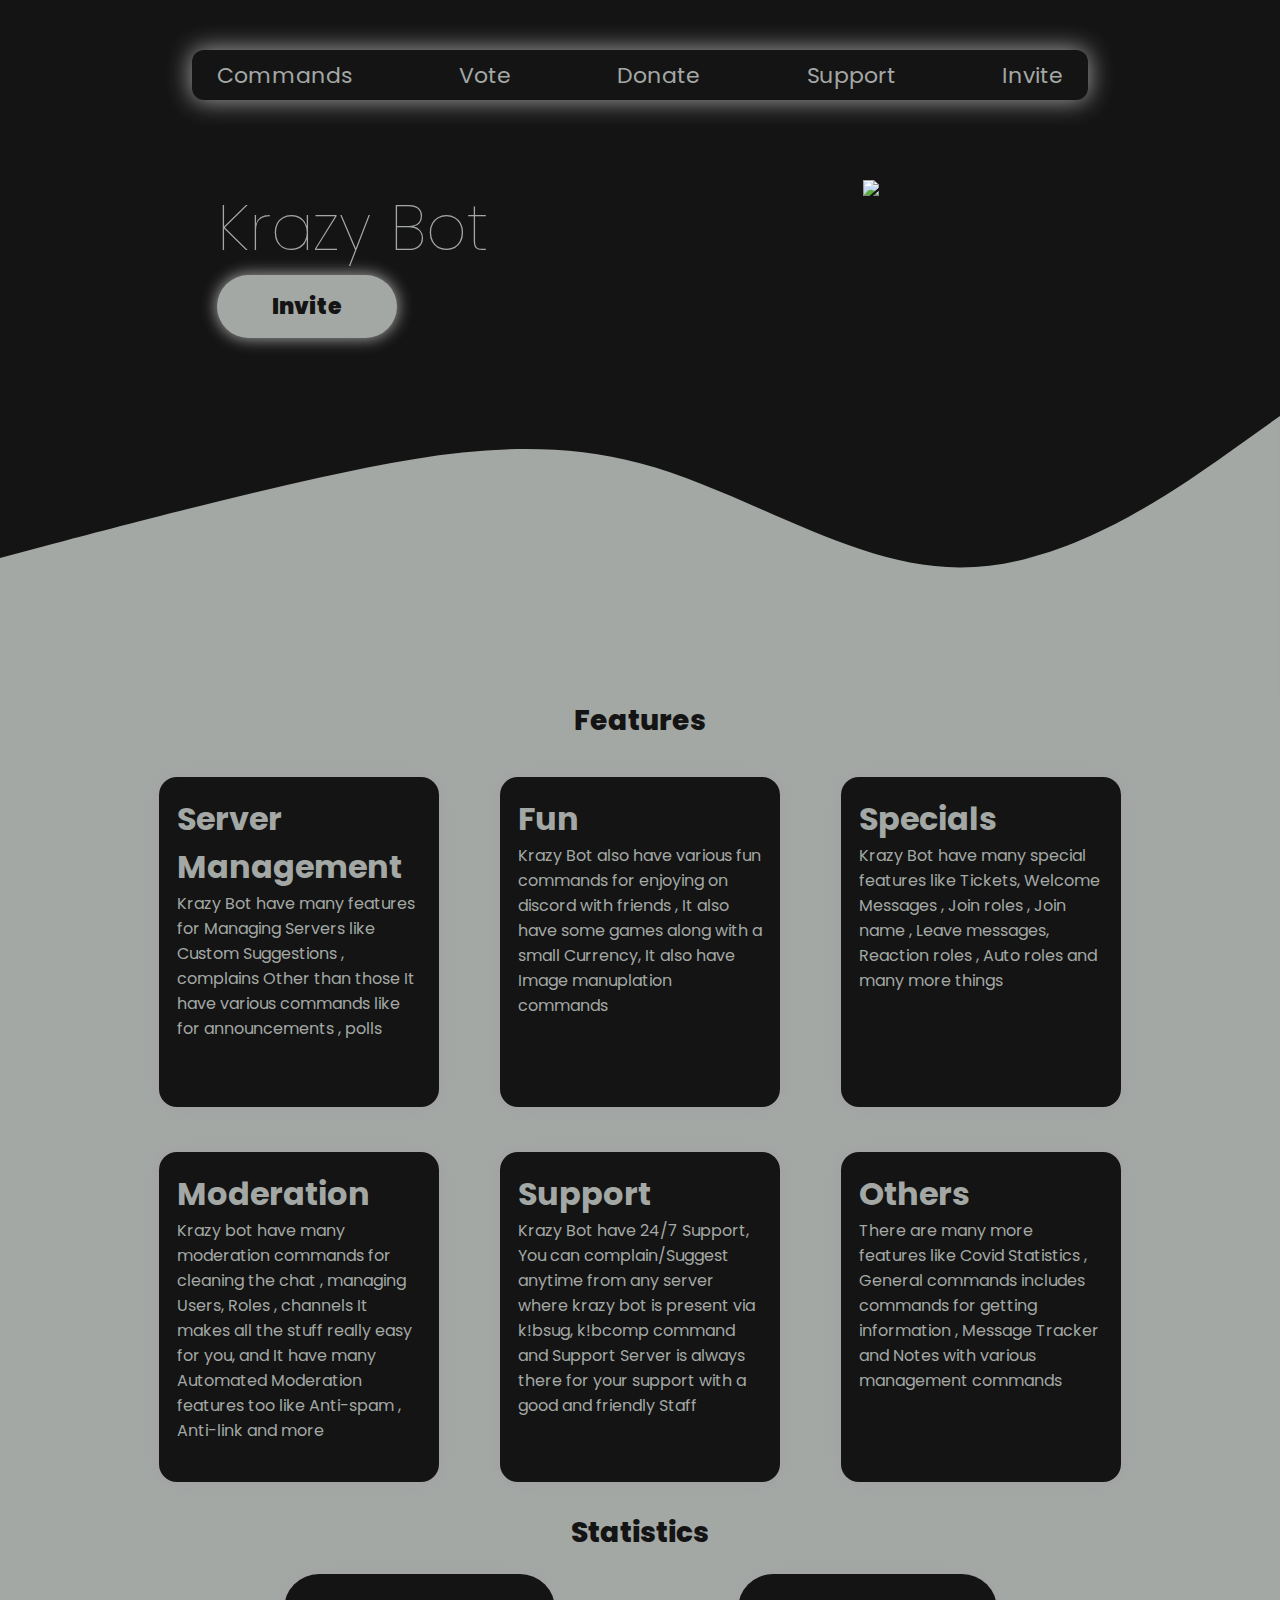
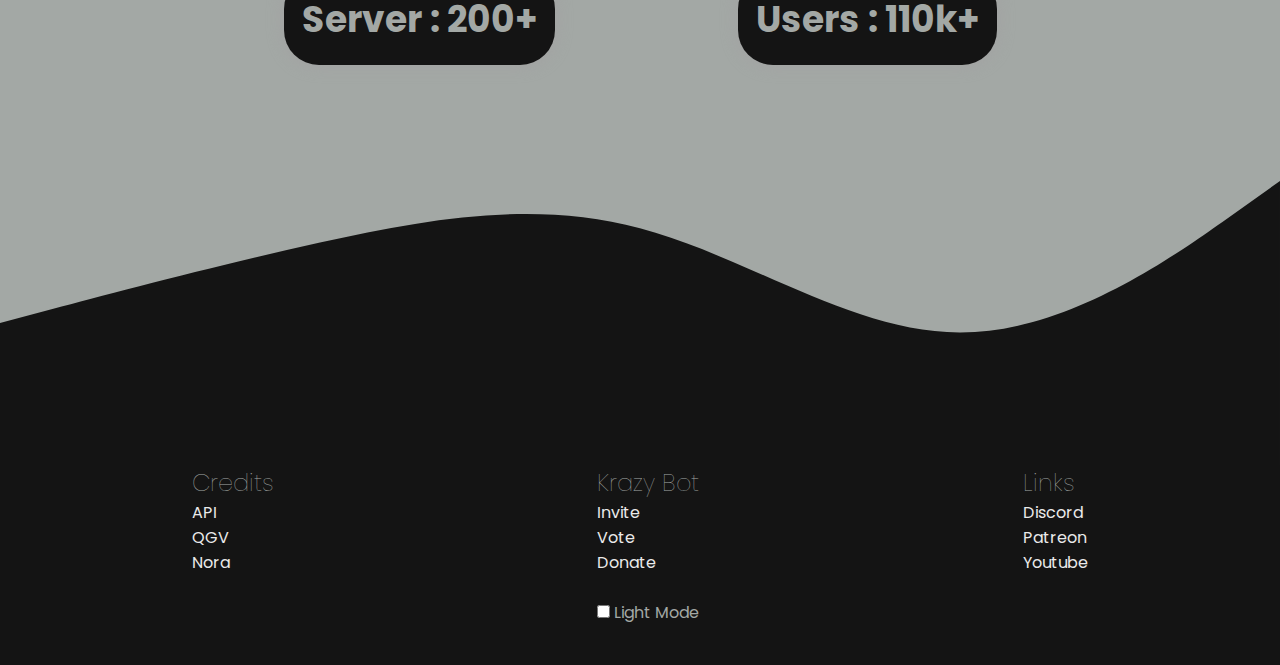
==== index.html @ a9d72555 "🐮🐢 Checkpoint ./index.html:18333624/7" ====
<!DOCTYPE html>
<html lang="en">

<head>
    <meta name="title" content="Krazy bot">
    <meta property="og:type" content="website">
    <meta property="og:title" content="Krazy bot">
    <meta name="theme-color" content="#191722">
    <meta property="twitter:card" content="summary_large_image">
    <meta property="twitter:url" content="https://www.krazyboard.glitch.me">
    <meta charset="UTF-8">
    <meta name="viewport" content="width=device-width, initial-scale=1.0">
    <meta name="description" content="Krazy Bot is an Multi-Purpose Discord Bot with 250+ commands and with an Active Support">
    <meta property="og:description" content="Krazy Bot is an Multi-Purpose Discord Bot with 250+ commands and with an Active Support" />
    <meta property="og:image" content="https://cdn.bot-list.xyz/i/4646724e28a90eda42aa0cbdcc480fb6" />
    <meta property="og:url" content="https://www.krazyboard.glitch.me" />
    <meta property="og:site_name" content="krazyboard" />
    <meta name="twitter:title" content="Krazy Bot">
    <meta name="twitter:description" content="Krazy Bot is an Multi-Purpose Discord Bot with 250+ commands and with an Active Support">
    <meta name="twitter:image" content="https://cdn.bot-list.xyz/i/4646724e28a90eda42aa0cbdcc480fb6">
    <script src="https://unpkg.com/axios/dist/axios.min.js"></script>
    <!--
        <meta name="twitter:site" content="@USERNAME">
        <meta name="twitter:creator" content="@USERNAME">
    -->
    <link rel="icon" href="https://cdn.bot-list.xyz/i/4646724e28a90eda42aa0cbdcc480fb6">
    <link rel="stylesheet" type="text/css" href="index.css" />
    <title>Krazy Board</title>
</head>

<body>
    <div id="first-big-div">
        <nav id="nav-bar">
          <a class="nav-links" href="./command.html">Commands</a>
            <a class="nav-links" target="_blank" href="https://botlists.com/bot/743834886833438770/vote">Vote</a>
            <a class="nav-links" href="http://www.paypal.me/kartikepoor">Donate</a>
            <a class="nav-links" href="https://discord.gg/ZWHb6sR">Support</a>
            <a class="nav-links" href="https://www.botlists.com/bot/743834886833438770/invite">Invite</a>
        </nav>
        <section class="content-body">
            <aside>
                <h1 id="main-head-top">Krazy Bot</h1>
                <div id="button">
                    <a id="main-a-top" href="https://www.botlists.com/bot/743834886833438770/invite">Invite </a>
                </div>
            </aside>
            <img id="bot-pfp" src="https://cdn.bot-list.xyz/i/4646724e28a90eda42aa0cbdcc480fb6" width="200px" />
        </section>
    </div>
    <div id="second-big-div">
        <h1 class="feature-head">Features</h1>
        <div class="feature-container">
            <div class="feature-card">
                <h1 class="feature-card-heading">Server Management</h1>
                <p>Krazy Bot have many features for Managing Servers like Custom Suggestions , complains Other than
                    those It have various commands like for announcements , polls</p>
            </div>
            <div class="feature-card">
                <h1 class="feature-card-heading">Fun</h1>
                <p>Krazy Bot also have various fun commands for enjoying on discord with friends , It also have some
                    games along with a small Currency, It also have Image manuplation commands</p>
            </div>
            <div class="feature-card">
                <h1 class="feature-card-heading">Specials</h1>
                <p>Krazy Bot have many special features like Tickets, Welcome Messages , Join roles , Join name , Leave
                    messages, Reaction roles , Auto roles and many more things</p>
            </div>
        </div>
        <div class="feature-container">
            <div class="feature-card">
                <h1 class="feature-card-heading">Moderation</h1>
                <p>Krazy bot have many moderation commands for cleaning the chat , managing Users, Roles , channels It makes all the stuff really easy for you, and It have many Automated Moderation features too like Anti-spam , Anti-link and more</p>
            </div>
            <div class="feature-card">
                <h1 class="feature-card-heading">Support</h1>
                <p>Krazy Bot have 24/7 Support, You can complain/Suggest anytime from any server where krazy bot is
                    present via k!bsug, k!bcomp command and Support Server is always there for your support with a good
                    and friendly Staff 
                </p>
            </div>
            <div class="feature-card">
                <h1 class="feature-card-heading">Others</h1>
                <p>There are many more features like Covid Statistics , General commands includes commands for getting
                    information , Message Tracker and Notes with various management commands</p>
            </div>
        </div>
        <h1 class="feature-head">Statistics</h1>
        <div id="stats-container">
            <div class="stat-card">
                <h1>Server : 200+</h1>
            </div>
            <div class="stat-card">
                <h1>Users : 110k+</h1>
            </div>
        </div>
    </div>
    <footer id="footer-bottom">
        <div id="footer-shit">

            <div id="Credits-container">
                <h1 class="footer-heads">Credits</h1>
                <ul>
                    <li><a href="https://www.no-api-key.com">API</a></li>
                    <li><a href="https://botlists.com">QGV</a></li>
                    <li><a href="https://covid-19-statistics.glitch.me">Nora</a></li>
                </ul>
            </div>
            <div class="footer-links">
                <h1 class="footer-heads">Krazy Bot</h1>
                <ul>
                    <li><a href="https://www.botlists.com/bot/743834886833438770/invite">Invite</a></li>
                    <li><a href="https://www.botlists.com/bot/743834886833438770/vote">Vote</a></li>
                    <li><a href="http://www.paypal.me/kartikepoor">Donate</a></li>
                </ul>
              <br>
                <input type="checkbox" id="modeChoose"> <p style="display: inline;" id="mode-thing">Light Mode</p>
            </div>
            <div class="footer-links">
                <h1 class="footer-heads">Links</h1>
                <ul>
                    <li><a href="https://discord.gg/K4qjUR3">Discord</a></li>
                    <li><a href="https://www.patreon.com/bePatron?u=41658675">Patreon</a></li>
                    <li><a
                            href="https://www.youtube.com/channel/UCABpwV-dHQTj7TBsTkwTdCA?view_as=subscriber">Youtube</a>
                    </li>
                </ul>
            </div>
        </div>
    </footer>
    <script src="script.js"></script>
</body>

</html>
---- index.css ----
/*
grey : #a3a8a5
black : #141414
*/

@import url("https://fonts.googleapis.com/css2?family=Poppins&display=swap");

html,
body {
  height: 100%;
  font-family: "Poppins";
  box-sizing: border-box;
}

* {
  padding: 0;
  margin: 0;
  box-sizing: border-box;
}

body::-webkit-scrollbar {
  display: none;
}

div#first-big-div,
div#second-big-div {
  padding-top: 50px;
  padding-bottom: 50px;
  background-color: #141414;
  background-image: url("./wavelight.svg");
  background-position-y: bottom;
  background-repeat: no-repeat;
  width: 100%;
  height: 700px;
}

div#second-big-div {
  display: block;
  background-image: url("./wavedark.svg");
  padding-top: 0px;
  background-color: #a3a8a5;
  height: auto;
  padding-bottom: 400px;
}

nav {
  font-size: 22px;
  border-radius: 12px;
  background-color: #141414;
  box-shadow: 0px 0px 25px 1px #a3a3a3;
  width: 70%;
  justify-content: space-between;
  margin: 0 auto;
  padding: 25px;
  align-items: center;
  display: flex;
  height: 40px;
  margin: 0 auto;
}

nav a {
  text-decoration: none;
  color: #a3a3a3;
}

.content-body {
  display: flex;
  width: 70%;
  margin: 0 auto;
  padding: 25px;
  justify-content: space-between;
  margin-top: 55px;
}

.content-body h1 {
  font-size: 64px;
  color: #eaeaea;
  font-weight: lighter;
}

.content-body aside {
  display: flex;
  flex-direction: column;
  justify-content: center;
}

#button {
  background-color: #eaeaea;
  font-size: 22px;
  padding: 15px;
  width: 180px;
  font-weight: 900;
  text-align: center;
  border-radius: 35px;
  box-shadow: 0px 0px 25px 1px rgba(0, 0, 0, 0.25);
}

div#stats-container {
  padding-top: 0px;
  display: flex;
  margin: 0 auto;
  width: 70%;
  justify-content: space-between;
}

div.stat-card {
  text-align: center;
  margin: 0 auto;
  border-radius: 35px;
  box-shadow: 0px 0px 25px 2px rgba(0, 0, 0, 0.35);
  padding: 18px;
  background-color: #141414;
  color: #eaeaea;
  font-size: 18px;
}

div#button a {
  text-decoration: none;
  color: #141414;
}

footer {
  height: 200px;
  background-color: #141414;
  display: flex;
  justify-content: center;
  width: 100%;
}

#footer-shit {
  width: 70%;
  display: flex;
  justify-content: space-between;
  color: #eaeaea;
  margin: 0 auto;
}

footer ul {
  list-style: none;
}

footer h1 {
  font-size: 24px;
  font-weight: lighter;
  color: #eaeaea;
}

footer ul li a {
  text-decoration: none;
  font-size: 16px;
  font-weight: normal;
  color: #eaeaea;
}

div.feature-container {
  padding-top: 0px;
  display: flex;
  margin: 0 auto;
  width: 80%;
  justify-content: space-between;
}

h1.feature-head {
  font-size: 28px;
  text-align: center;
  width: 100%;
  margin: 0 auto;
  font-weight: 800;
  padding-top: 0px;
  padding-bottom: 20px;
  color: #141414;
}

div.feature-card {
  background-color: #141414;
  border-radius: 18px;
  margin: 0 auto;
  height: 330px;
  width: 280px;
  margin-bottom: 30px;
  margin-top: 15px;
  color: #a3a8a5;
  box-shadow: 0px 0px 10px 5px rgba(0, 0, 0, 0.35);
  padding: 18px;
}

.custom-select {
  position: relative;
  margin: 0 auto;
  margin-bottom: 10px;
  font-family: Arial;
}

.custom-select select {
  display: none;
}

.select-selected {
  border-radius: 10px;
  background-color: #141414;
}

.select-selected:after {
  position: absolute;
  content: "";
  top: 14px;
  right: 10px;
  width: 0;
  height: 0;
  border: 6px solid transparent;
  border-color: #fff transparent transparent transparent;
}

.select-selected.select-arrow-active:after {
  border-color: transparent transparent #fff transparent;
  top: 7px;
}

.select-items div,
.select-selected {
  color: #a3a8a5;
  padding: 8px 16px;
  border: 1px solid transparent;
  border-color: transparent transparent rgba(24, 23, 23, 0.1) transparent;
  cursor: pointer;
  user-select: none;
}

/*style items (options):*/
.select-items {
  position: absolute;
  background-color: #141414;
  top: 100%;
  left: 0;
  border-radius: 8px;
  right: 0;
  z-index: 99;
}

.select-hide {
  display: none;
}

.select-items div:hover,
.same-as-selected {
  background-color: rgba(206, 198, 198, 0.1);
}

.command-div,
#command-note {
  background-color: #141414;
  box-shadow: 0px 0px 35px 5px rgba(0, 0, 0, 0.55);
  border-radius: 18px;
  width: 70%;
  color: #d1cfcf;
  margin: 0% auto;
  height: auto;
  padding: 25px;
  display: none;
}

.command-name-head {
  padding-top: 10px;
  font-size: 24px;
  font-weight: 600;
  color: #a3a3a3;
}

#command-note {
  display: block;
  padding-top: 12px;
  margin-bottom: 30px;
}

#command-note p.command-name-head {
  font-weight: 500;
  font-size: 20px;
}

.commands-visible {
  display: block;
}

@media only screen and (max-width: 800px) {
  img#bot-pfp {
    display: none;
  }
  nav {
    height: auto;
    display: block;
  }
  nav a {
    display: block;
    padding-bottom: 8px;
  }
  div.feature-container {
    display: block;
  }
  div#second-big-div {
    padding-bottom: 100px;
  }
  div#first-big-div {
    padding-bottom: 100px;
  }
  div#stats-container {
    display: block;
  }
  div.stat-card {
    margin-bottom: 20px;
  }
  div#krazy-footer {
    display: none;
  }
  div.feature-card {
    margin: 0 auto;
    margin-top: 20px;
    margin-bottom: 25px;
    height: 300px;
  }
  h1.feature-head {
    width: 100%;
    margin: 0 auto;
  }
  div.feature-container {
    width: 100%;
  }
  div.stats-container {
    width: 100%;
  }
  div.stat-card {
    margin: 0 auto;
    margin-bottom: 20px;
    margin-top: 20px;
  }
}

@media only screen and (max-width: 1000px) {
  div.feature-container {
    display: block;
  }
  div.feature-card {
    height: 250px;
    width: 80%;
  }
}

@media only screen and (max-width:500px){
  img#bot-pfp{
    display: none;
}
nav {
    height: auto;
    display: block;
}
nav a {
    display: block;
    padding-bottom: 8px;
}
div.feature-container {
    display: block;
}
div#second-big-div {
    padding-bottom: 100px;
}
div#stats-container {
    display: block;
}
div.stat-card {
    margin-bottom: 20px;
}
div#krazy-footer {
display:none;
}
div.feature-card {
margin:0 auto;
margin-top:20px;     
margin-bottom:25px;
}
h1.feature-head {
width:100%;
margin:0 auto;
}
div.feature-container {
width:100%;
}
div.stats-container {
width:100%;
}
div.stat-card {
margin:0 auto;
margin-bottom:20px;
margin-top:20px;
}
  div.feature-card {
    height: 350px;
    width:80%;
  }
}
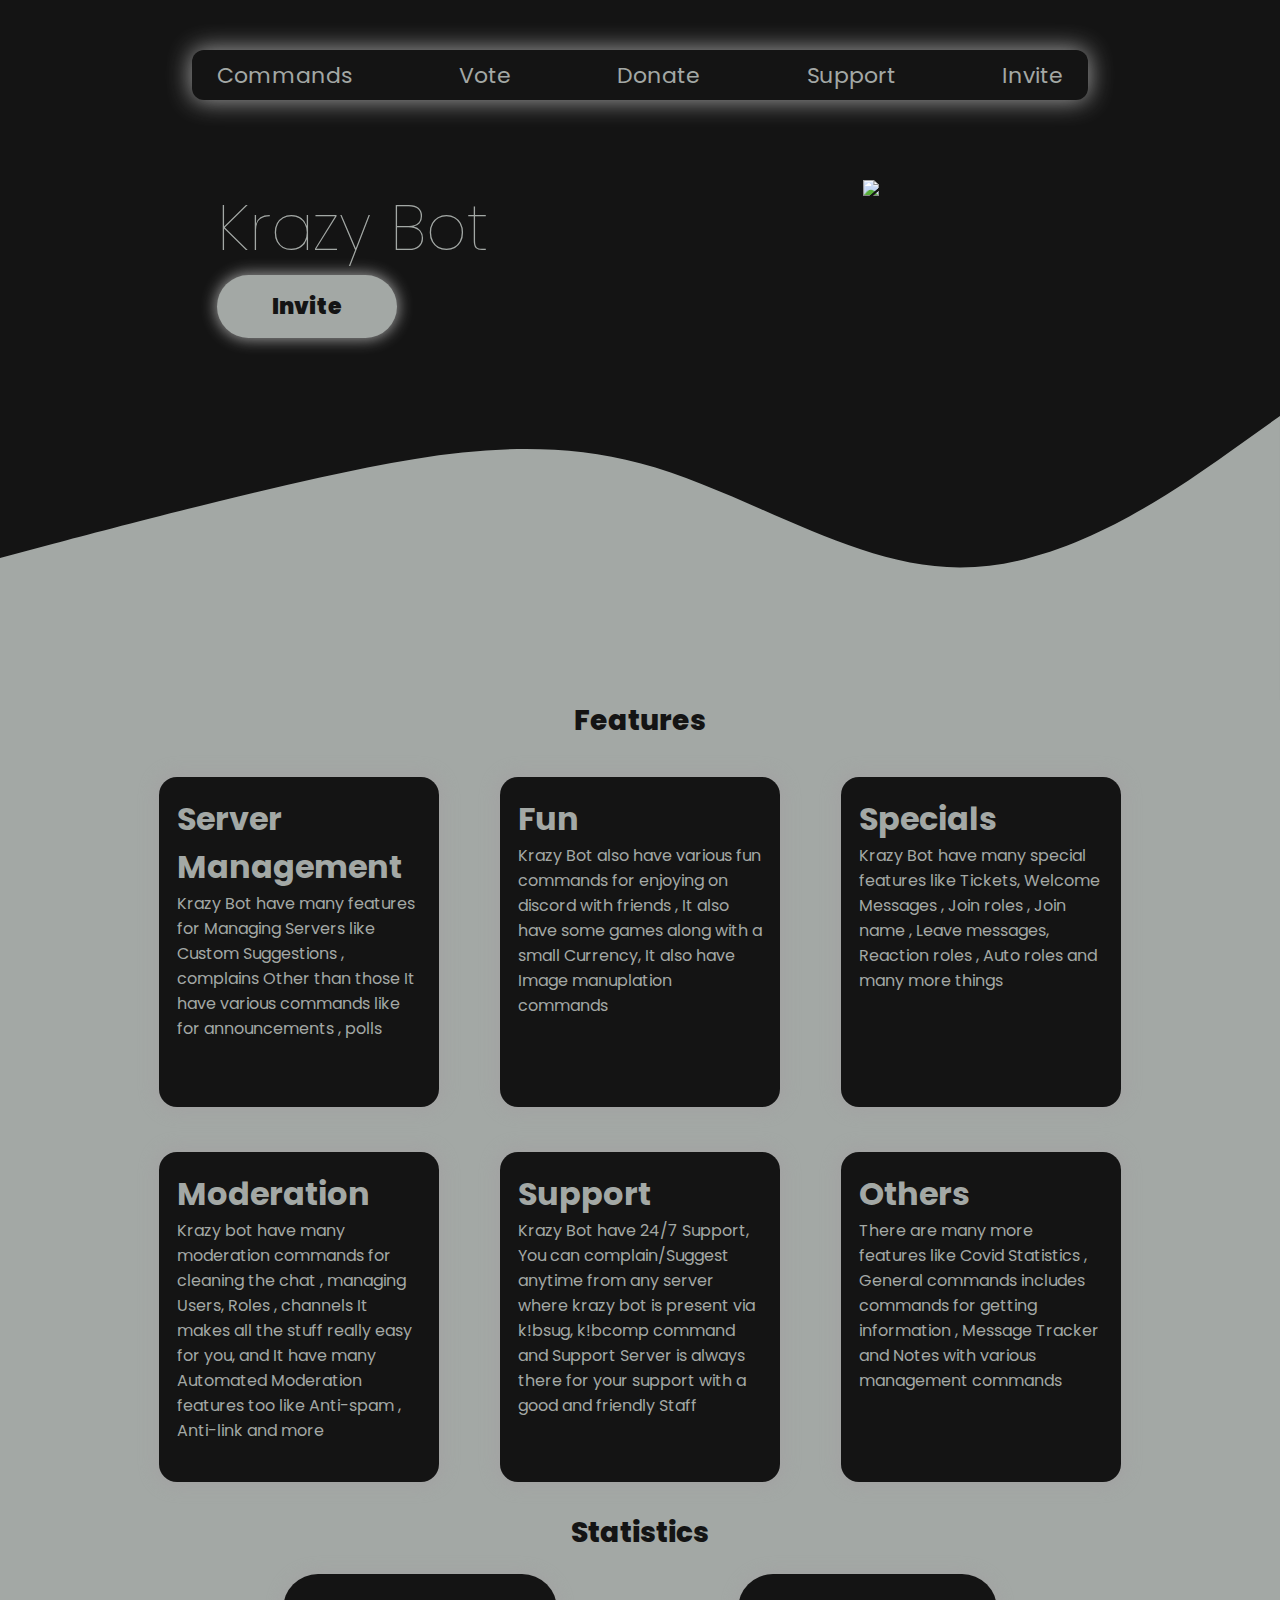
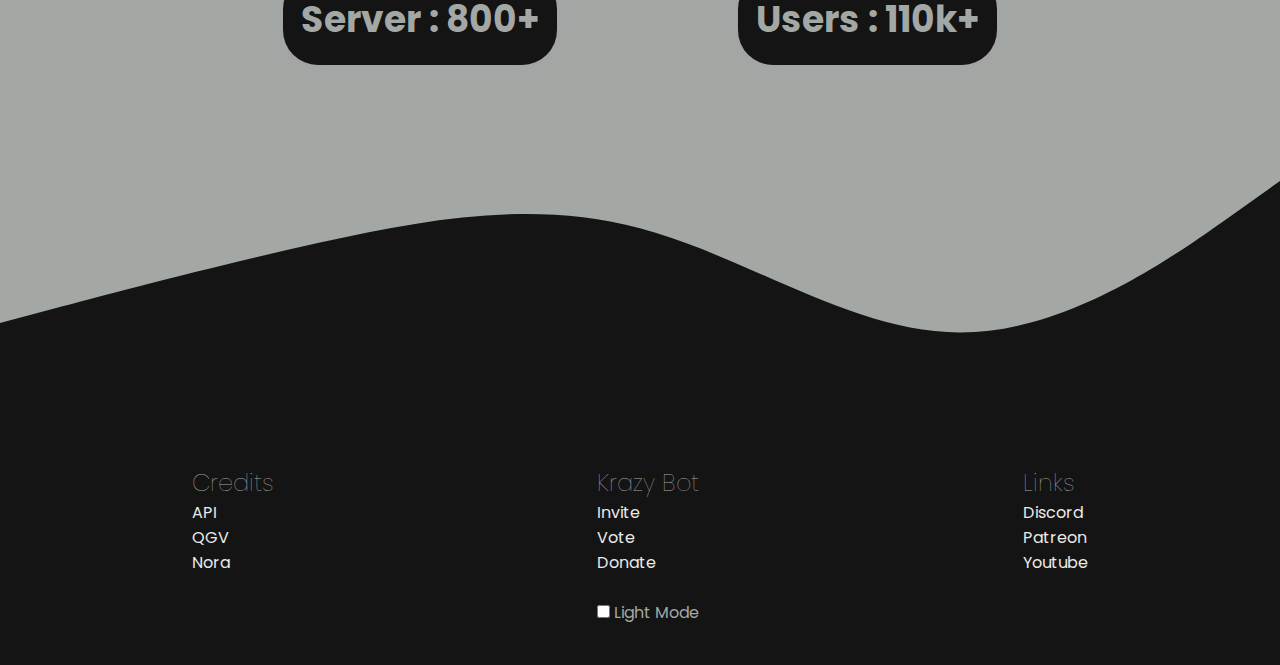
==== commit 0f9c5db6: "💗🍋 Checkpoint ./index.html:18333624/6" ====
--- a/index.html
+++ b/index.html
@@ -32,7 +32,7 @@
     <div id="first-big-div">
         <nav id="nav-bar">
           <a class="nav-links" href="./command.html">Commands</a>
-            <a class="nav-links" target="_blank" href="https://botlists.com/bot/743834886833438770/vote">Vote</a>
+            <a class="nav-links" target="_blank" href="https://top.gg/bot/743834886833438770/vote">Vote</a>
             <a class="nav-links" href="http://www.paypal.me/kartikepoor">Donate</a>
             <a class="nav-links" href="https://discord.gg/ZWHb6sR">Support</a>
             <a class="nav-links" href="https://www.botlists.com/bot/743834886833438770/invite">Invite</a>
@@ -87,7 +87,7 @@
         <h1 class="feature-head">Statistics</h1>
         <div id="stats-container">
             <div class="stat-card">
-                <h1>Server : 200+</h1>
+                <h1>Server : 800+</h1>
             </div>
             <div class="stat-card">
                 <h1>Users : 110k+</h1>
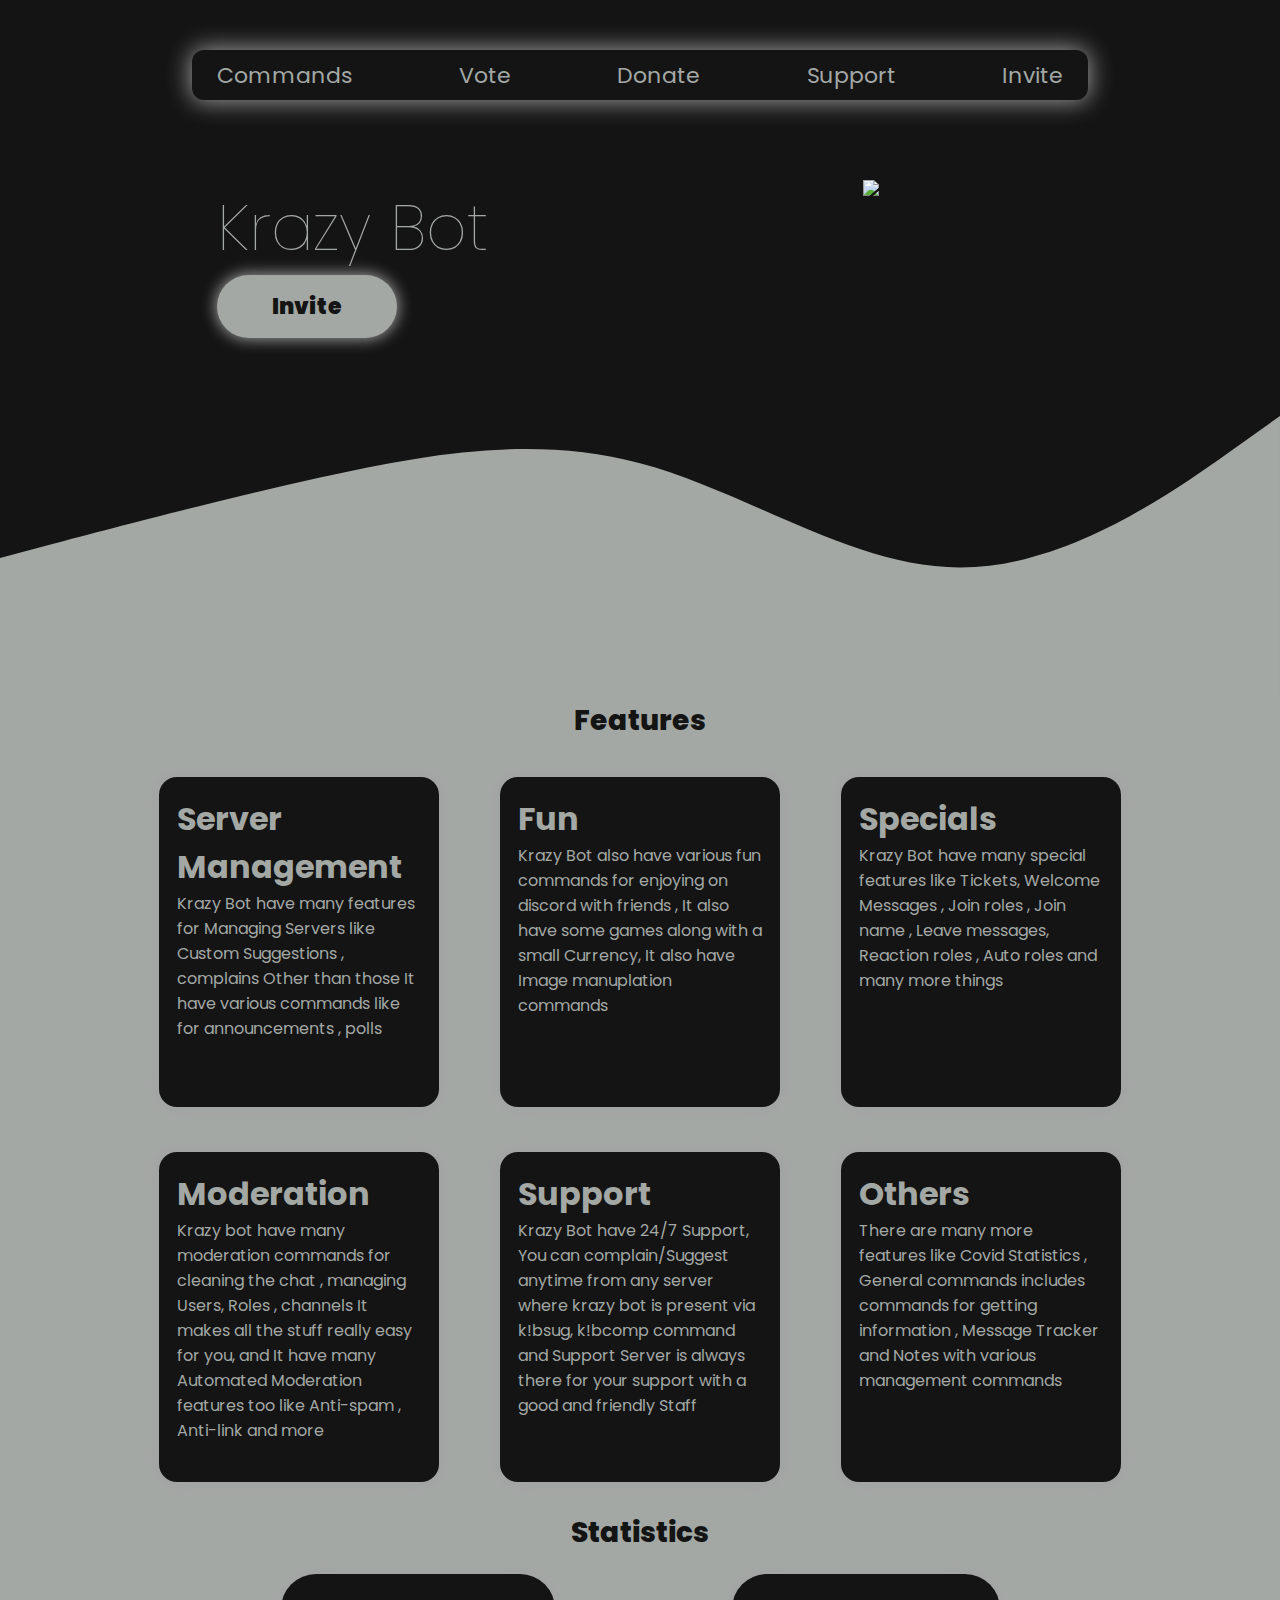
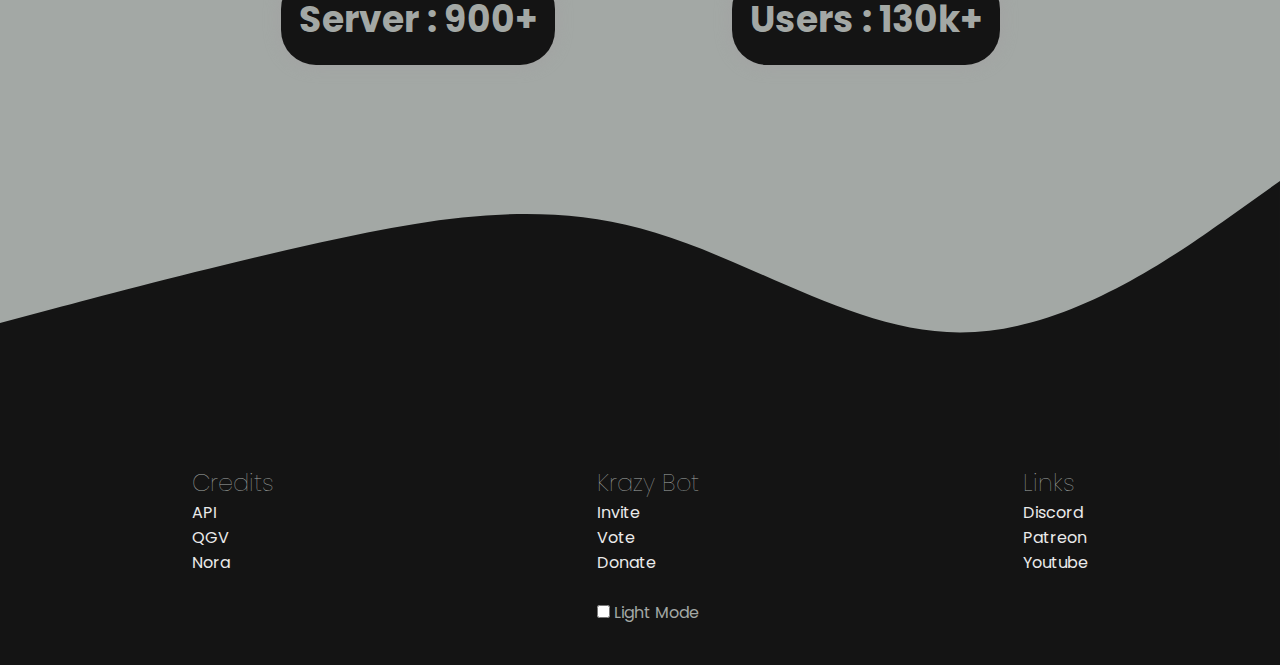
==== commit d60872a8: "🚜🍦 Checkpoint ./index.html:18333624/4" ====
--- a/index.html
+++ b/index.html
@@ -87,10 +87,10 @@
         <h1 class="feature-head">Statistics</h1>
         <div id="stats-container">
             <div class="stat-card">
-                <h1>Server : 800+</h1>
+                <h1>Server : 900+</h1>
             </div>
             <div class="stat-card">
-                <h1>Users : 110k+</h1>
+                <h1>Users : 130k+</h1>
             </div>
         </div>
     </div>
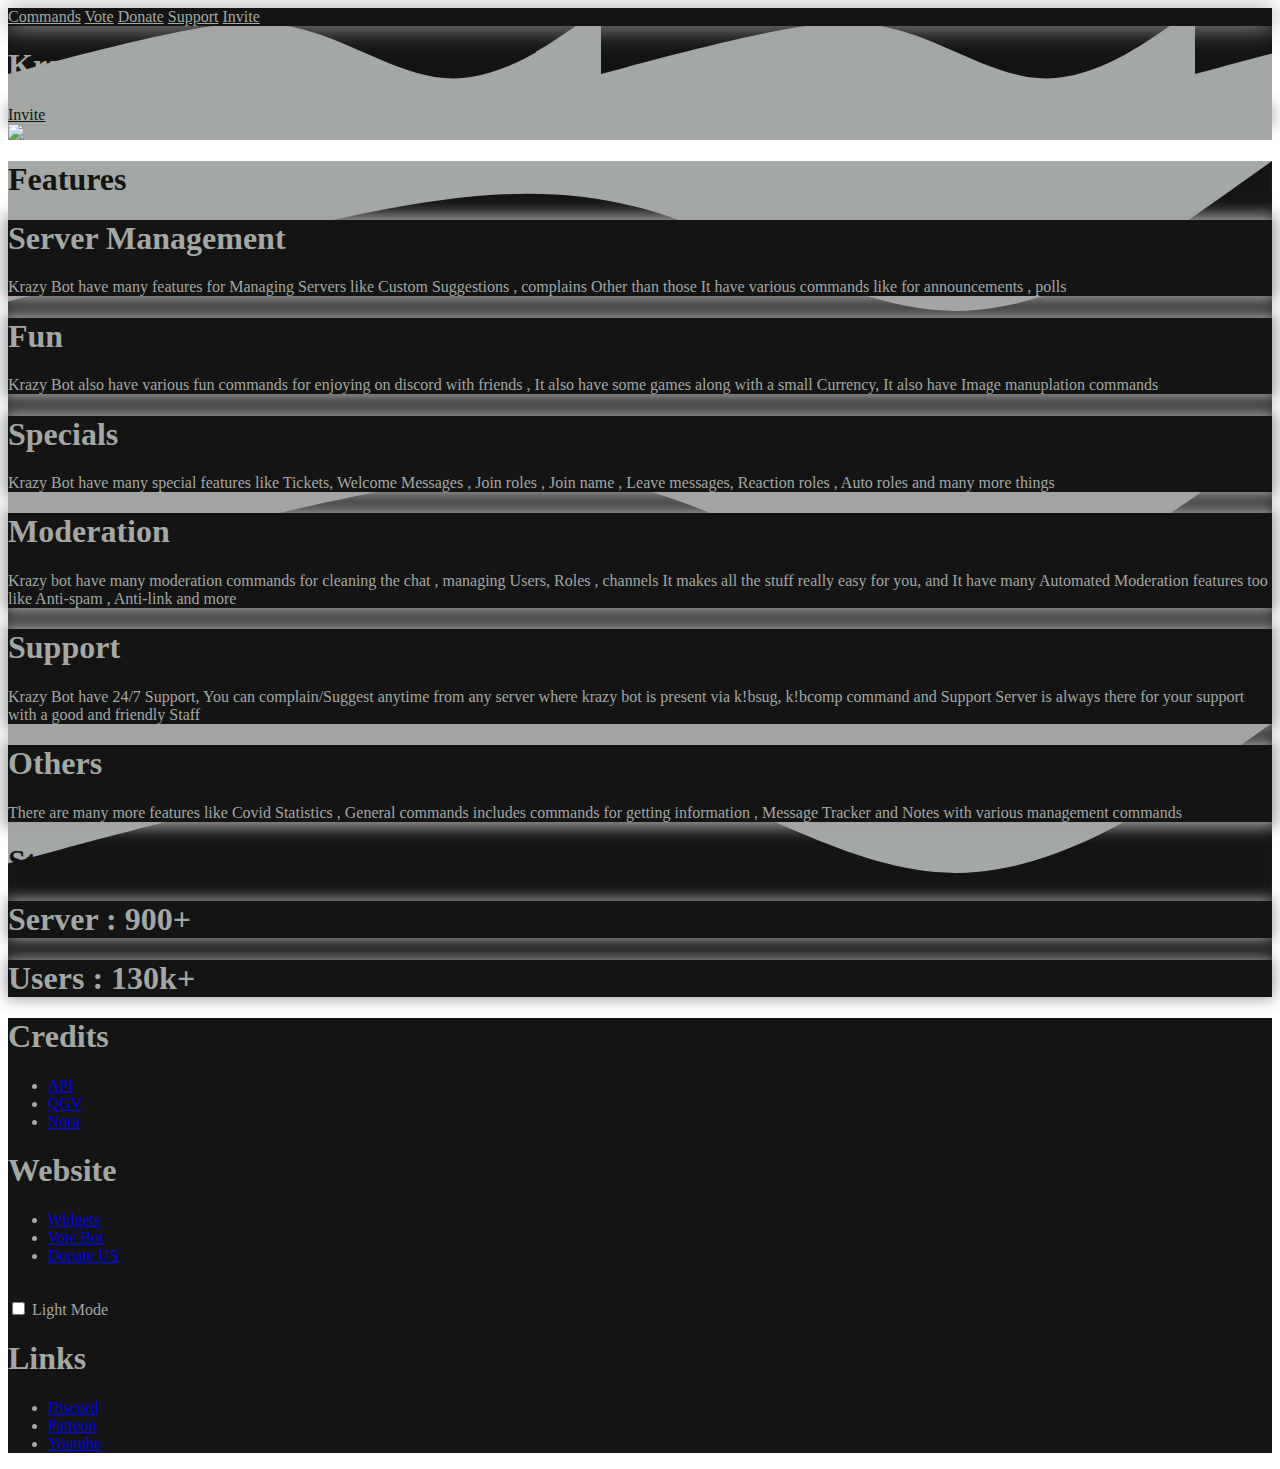
==== commit a3e4db4f: "📖🌋 Checkpoint ./index.html:18333624/13277" ====
--- a/index.html
+++ b/index.html
@@ -2,36 +2,37 @@
 <html lang="en">
 
 <head>
-    <meta name="title" content="Krazy bot">
+    <meta charset="utf-8" />
+    <meta name="viewport" content="width=device-width, initial-scale=1" />
+    <meta name="theme-color" content="#191722">
+    <meta name="description" content="Krazy Bot is an Multi-Purpose Discord Bot with 250+ commands and with an Active Support">
+
     <meta property="og:type" content="website">
-    <meta property="og:title" content="Krazy bot">
-    <meta name="theme-color" content="#191722">
-    <meta property="twitter:card" content="summary_large_image">
-    <meta property="twitter:url" content="https://www.krazyboard.glitch.me">
-    <meta charset="UTF-8">
-    <meta name="viewport" content="width=device-width, initial-scale=1.0">
-    <meta name="description" content="Krazy Bot is an Multi-Purpose Discord Bot with 250+ commands and with an Active Support">
     <meta property="og:description" content="Krazy Bot is an Multi-Purpose Discord Bot with 250+ commands and with an Active Support" />
-    <meta property="og:image" content="https://cdn.bot-list.xyz/i/4646724e28a90eda42aa0cbdcc480fb6" />
+    <meta property="og:image" content="https://cdn.discordapp.com/attachments/880732844220100608/893753030489550869/logo_sugoi.jpg" />
     <meta property="og:url" content="https://www.krazyboard.glitch.me" />
     <meta property="og:site_name" content="krazyboard" />
+    <meta property="og:title" content="Krazy bot">
+
+    <meta property="twitter:card" content="summary_large_image">
+    <meta property="twitter:url" content="https://www.krazyboard.glitch.me">   
     <meta name="twitter:title" content="Krazy Bot">
     <meta name="twitter:description" content="Krazy Bot is an Multi-Purpose Discord Bot with 250+ commands and with an Active Support">
-    <meta name="twitter:image" content="https://cdn.bot-list.xyz/i/4646724e28a90eda42aa0cbdcc480fb6">
-    <script src="https://unpkg.com/axios/dist/axios.min.js"></script>
-    <!--
-        <meta name="twitter:site" content="@USERNAME">
-        <meta name="twitter:creator" content="@USERNAME">
-    -->
-    <link rel="icon" href="https://cdn.bot-list.xyz/i/4646724e28a90eda42aa0cbdcc480fb6">
-    <link rel="stylesheet" type="text/css" href="index.css" />
+    <meta name="twitter:image" content="https://cdn.discordapp.com/attachments/880732844220100608/893753030489550869/logo_sugoi.jpg">
+    <meta name="twitter:site" content="@krazy_shisui">
+    <meta name="twitter:creator" content="@krazy_shisui">
+
+    <link rel="apple-touch-icon" href="https://cdn.discordapp.com/attachments/880732844220100608/893753030489550869/logo_sugoi.jpg" />
+    <link rel="icon" href="https://cdn.discordapp.com/attachments/880732844220100608/893753030489550869/logo_sugoi.jpg" type="image/jpg">
+    <link rel="manifest" href="%PUBLIC_URL%/manifest.json" />
+    
     <title>Krazy Board</title>
 </head>
 
 <body>
     <div id="first-big-div">
         <nav id="nav-bar">
-          <a class="nav-links" href="./command.html">Commands</a>
+          <a class="nav-links" href="./commands">Commands</a>
             <a class="nav-links" target="_blank" href="https://top.gg/bot/743834886833438770/vote">Vote</a>
             <a class="nav-links" href="http://www.paypal.me/kartikepoor">Donate</a>
             <a class="nav-links" href="https://discord.gg/ZWHb6sR">Support</a>
@@ -106,11 +107,11 @@
                 </ul>
             </div>
             <div class="footer-links">
-                <h1 class="footer-heads">Krazy Bot</h1>
+                <h1 class="footer-heads">Website</h1>
                 <ul>
-                    <li><a href="https://www.botlists.com/bot/743834886833438770/invite">Invite</a></li>
-                    <li><a href="https://www.botlists.com/bot/743834886833438770/vote">Vote</a></li>
-                    <li><a href="http://www.paypal.me/kartikepoor">Donate</a></li>
+                    <li><a href="/widget">Widgets</a></li>
+                    <li><a href="https://top.gg/bot/743834886833438770/vote">Vote Bot</a></li>
+                    <li><a href="http://www.paypal.me/kartikepoor">Donate US</a></li>
                 </ul>
               <br>
                 <input type="checkbox" id="modeChoose"> <p style="display: inline;" id="mode-thing">Light Mode</p>
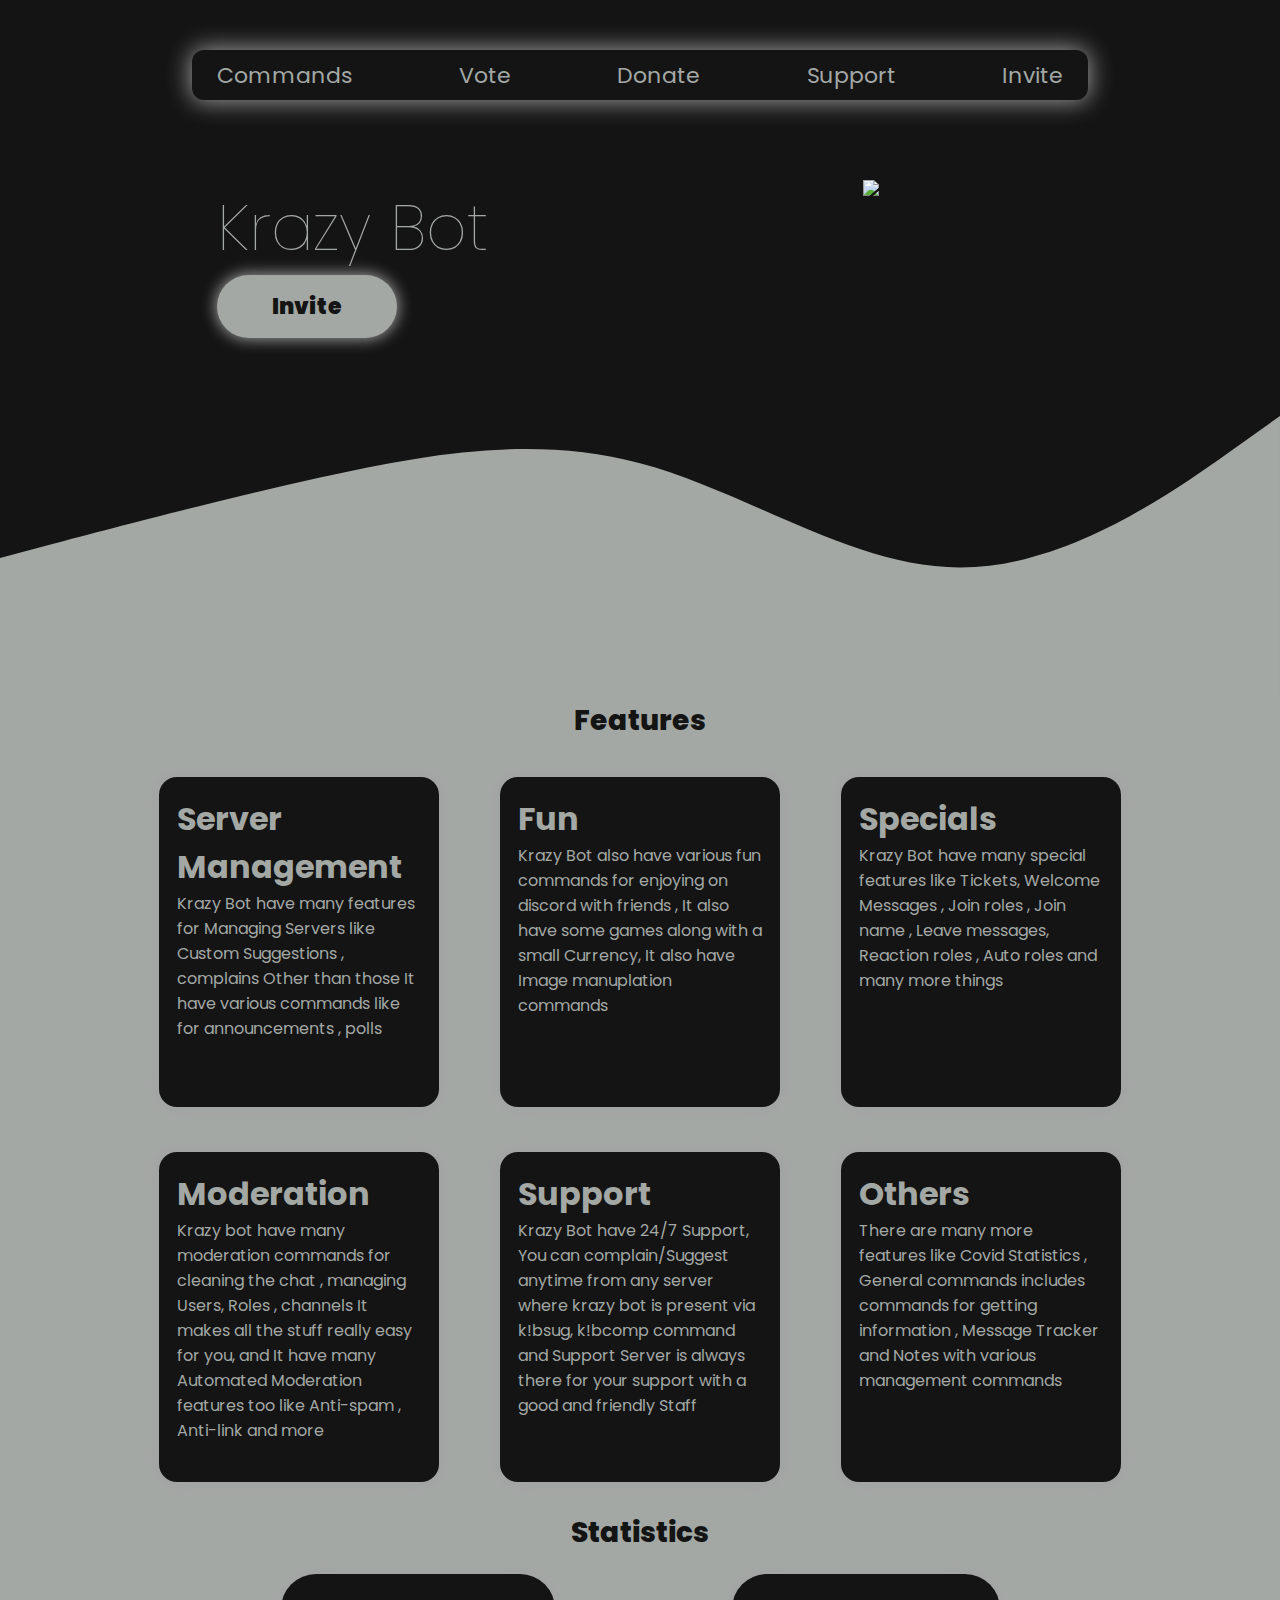
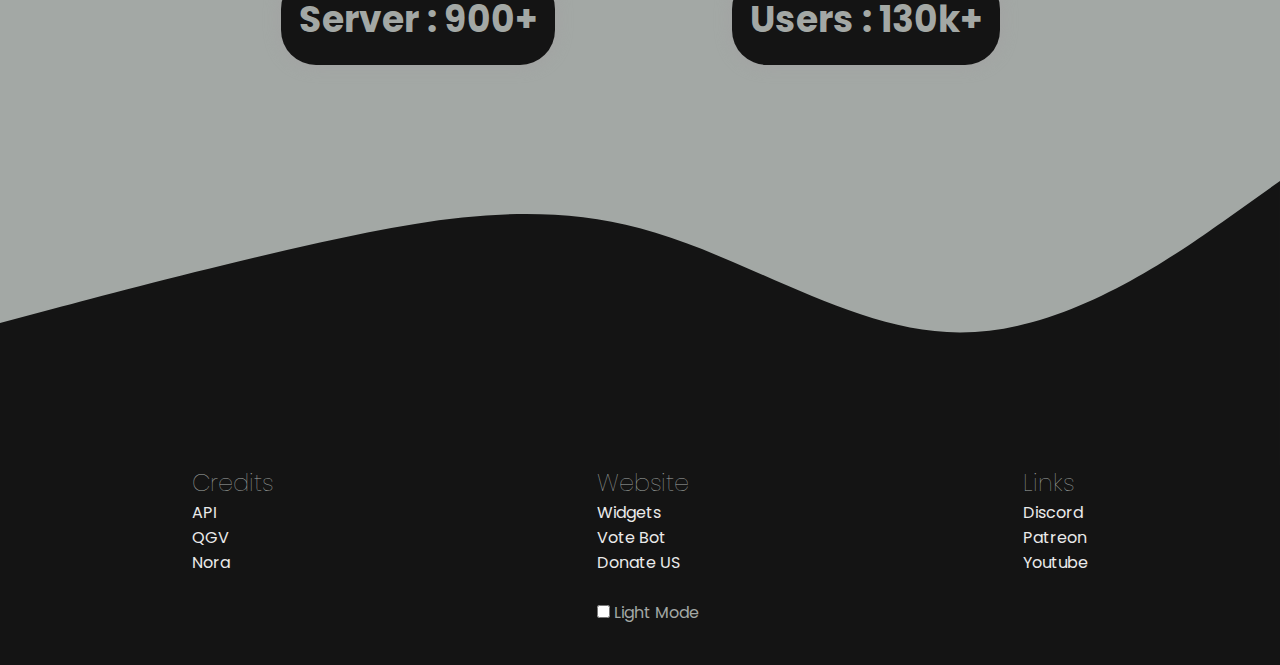
==== commit c982528d: "Rewound to commit 3a808a8bd387092944f143afb474a241fd107c3d + 0 edits" ====
--- a/index.html
+++ b/index.html
@@ -2,30 +2,29 @@
 <html lang="en">
 
 <head>
-    <meta charset="utf-8" />
-    <meta name="viewport" content="width=device-width, initial-scale=1" />
+    <meta name="title" content="Krazy bot">
+    <meta property="og:type" content="website">
+    <meta property="og:title" content="Krazy bot">
     <meta name="theme-color" content="#191722">
+    <meta property="twitter:card" content="summary_large_image">
+    <meta property="twitter:url" content="https://www.krazyboard.glitch.me">
+    <meta charset="UTF-8">
+    <meta name="viewport" content="width=device-width, initial-scale=1.0">
     <meta name="description" content="Krazy Bot is an Multi-Purpose Discord Bot with 250+ commands and with an Active Support">
-
-    <meta property="og:type" content="website">
     <meta property="og:description" content="Krazy Bot is an Multi-Purpose Discord Bot with 250+ commands and with an Active Support" />
-    <meta property="og:image" content="https://cdn.discordapp.com/attachments/880732844220100608/893753030489550869/logo_sugoi.jpg" />
+    <meta property="og:image" content="https://cdn.bot-list.xyz/i/4646724e28a90eda42aa0cbdcc480fb6" />
     <meta property="og:url" content="https://www.krazyboard.glitch.me" />
     <meta property="og:site_name" content="krazyboard" />
-    <meta property="og:title" content="Krazy bot">
-
-    <meta property="twitter:card" content="summary_large_image">
-    <meta property="twitter:url" content="https://www.krazyboard.glitch.me">   
     <meta name="twitter:title" content="Krazy Bot">
     <meta name="twitter:description" content="Krazy Bot is an Multi-Purpose Discord Bot with 250+ commands and with an Active Support">
-    <meta name="twitter:image" content="https://cdn.discordapp.com/attachments/880732844220100608/893753030489550869/logo_sugoi.jpg">
-    <meta name="twitter:site" content="@krazy_shisui">
-    <meta name="twitter:creator" content="@krazy_shisui">
-
-    <link rel="apple-touch-icon" href="https://cdn.discordapp.com/attachments/880732844220100608/893753030489550869/logo_sugoi.jpg" />
-    <link rel="icon" href="https://cdn.discordapp.com/attachments/880732844220100608/893753030489550869/logo_sugoi.jpg" type="image/jpg">
-    <link rel="manifest" href="%PUBLIC_URL%/manifest.json" />
-    
+    <meta name="twitter:image" content="https://cdn.bot-list.xyz/i/4646724e28a90eda42aa0cbdcc480fb6">
+    <script src="https://unpkg.com/axios/dist/axios.min.js"></script>
+    <!--
+        <meta name="twitter:site" content="@USERNAME">
+        <meta name="twitter:creator" content="@USERNAME">
+    -->
+    <link rel="icon" href="https://cdn.bot-list.xyz/i/4646724e28a90eda42aa0cbdcc480fb6">
+    <link rel="stylesheet" type="text/css" href="index.css" />
     <title>Krazy Board</title>
 </head>
 
--- a/index.css
+++ b/index.css
@@ -0,0 +1,398 @@
+/*
+grey : #a3a8a5
+black : #141414
+*/
+
+@import url("https://fonts.googleapis.com/css2?family=Poppins&display=swap");
+
+html,
+body {
+  height: 100%;
+  font-family: "Poppins";
+  box-sizing: border-box;
+}
+
+* {
+  padding: 0;
+  margin: 0;
+  box-sizing: border-box;
+}
+
+body::-webkit-scrollbar {
+  display: none;
+}
+
+div#first-big-div,
+div#second-big-div {
+  padding-top: 50px;
+  padding-bottom: 50px;
+  background-color: #141414;
+  background-image: url("./wavelight.svg");
+  background-position-y: bottom;
+  background-repeat: no-repeat;
+  width: 100%;
+  height: 700px;
+}
+
+div#second-big-div {
+  display: block;
+  background-image: url("./wavedark.svg");
+  padding-top: 0px;
+  background-color: #a3a8a5;
+  height: auto;
+  padding-bottom: 400px;
+}
+
+nav {
+  font-size: 22px;
+  border-radius: 12px;
+     background-color: #141414;
+  box-shadow: 0px 0px 25px 1px #a3a3a3;
+  width: 70%;
+  justify-content: space-between;
+  margin: 0 auto;
+  padding: 25px;
+  align-items: center;
+  display: flex;
+  height: 40px;
+  margin: 0 auto;
+}
+
+nav a {
+  text-decoration: none;
+  color: #a3a3a3;
+}
+
+.content-body {
+  display: flex;
+  width: 70%;
+  margin: 0 auto;
+  padding: 25px;
+  justify-content: space-between;
+  margin-top: 55px;
+}
+
+.content-body h1 {
+  font-size: 64px;
+  color: #eaeaea;
+  font-weight: lighter;
+}
+
+.content-body aside {
+  display: flex;
+  flex-direction: column;
+  justify-content: center;
+}
+
+#button {
+  background-color: #eaeaea;
+  font-size: 22px;
+  padding: 15px;
+  width: 180px;
+  font-weight: 900;
+  text-align: center;
+  border-radius: 35px;
+  box-shadow: 0px 0px 25px 1px rgba(0, 0, 0, 0.25);
+}
+
+div#stats-container {
+  padding-top: 0px;
+  display: flex;
+  margin: 0 auto;
+  width: 70%;
+  justify-content: space-between;
+}
+
+div.stat-card {
+  text-align: center;
+  margin: 0 auto;
+  border-radius: 35px;
+  box-shadow: 0px 0px 25px 2px rgba(0, 0, 0, 0.35);
+  padding: 18px;
+  background-color: #141414;
+  color: #eaeaea;
+  font-size: 18px;
+}
+
+div#button a {
+  text-decoration: none;
+  color: #141414;
+}
+
+footer {
+  height: 200px;
+  background-color: #141414;
+  display: flex;
+  justify-content: center;
+  width: 100%;
+}
+
+#footer-shit {
+  width: 70%;
+  display: flex;
+  justify-content: space-between;
+  color: #eaeaea;
+  margin: 0 auto;
+}
+
+footer ul {
+  list-style: none;
+}
+
+footer h1 {
+  font-size: 24px;
+  font-weight: lighter;
+  color: #eaeaea;
+}
+
+footer ul li a {
+  text-decoration: none;
+  font-size: 16px;
+  font-weight: normal;
+  color: #eaeaea;
+}
+
+div.feature-container {
+  padding-top: 0px;
+  display: flex;
+  margin: 0 auto;
+  width: 80%;
+  justify-content: space-between;
+}
+
+h1.feature-head {
+  font-size: 28px;
+  text-align: center;
+  width: 100%;
+  margin: 0 auto;
+  font-weight: 800;
+  padding-top: 0px;
+  padding-bottom: 20px;
+  color: #141414;
+}
+
+div.feature-card {
+  background-color: #141414;
+  border-radius: 18px;
+  margin: 0 auto;
+  height: 330px;
+  width: 280px;
+  margin-bottom: 30px;
+  margin-top: 15px;
+  color: #a3a8a5;
+  box-shadow: 0px 0px 10px 5px rgba(0, 0, 0, 0.35);
+  padding: 18px;
+}
+
+.custom-select {
+  position: relative;
+  margin: 0 auto;
+  margin-bottom: 10px;
+  font-family: Arial;
+}
+
+.custom-select select {
+  display: none;
+}
+
+.select-selected {
+  border-radius: 10px;
+  background-color: #141414;
+}
+
+.select-selected:after {
+  position: absolute;
+  content: "";
+  top: 14px;
+  right: 10px;
+  width: 0;
+  height: 0;
+  border: 6px solid transparent;
+  border-color: #fff transparent transparent transparent;
+}
+
+.select-selected.select-arrow-active:after {
+  border-color: transparent transparent #fff transparent;
+  top: 7px;
+}
+
+.select-items div,
+.select-selected {
+  color: #a3a8a5;
+  padding: 8px 16px;
+  border: 1px solid transparent;
+  border-color: transparent transparent rgba(24, 23, 23, 0.1) transparent;
+  cursor: pointer;
+  user-select: none;
+}
+
+/*style items (options):*/
+.select-items {
+  position: absolute;
+  background-color: #141414;
+  top: 100%;
+  left: 0;
+  border-radius: 8px;
+  right: 0;
+  z-index: 99;
+}
+
+.select-hide {
+  display: none;
+}
+
+.select-items div:hover,
+.same-as-selected {
+  background-color: rgba(206, 198, 198, 0.1);
+}
+
+.command-div,
+#command-note {
+  background-color: #141414;
+  box-shadow: 0px 0px 35px 5px rgba(0, 0, 0, 0.55);
+  border-radius: 18px;
+  width: 70%;
+  color: #d1cfcf;
+  margin: 0% auto;
+  height: auto;
+  padding: 25px;
+  display: none;
+}
+
+.command-name-head {
+  padding-top: 10px;
+  font-size: 24px;
+  font-weight: 600;
+  color: #a3a3a3;
+}
+
+#command-note {
+  display: block;
+  padding-top: 12px;
+  margin-bottom: 30px;
+}
+
+#command-note p.command-name-head {
+  font-weight: 500;
+  font-size: 20px;
+}
+
+.commands-visible {
+  display: block;
+}
+
+@media only screen and (max-width: 800px) {
+  img#bot-pfp {
+    display: none;
+  }
+  nav {
+    height: auto;
+    display: block;
+  }
+  nav a {
+    display: block;
+    padding-bottom: 8px;
+  }
+  div.feature-container {
+    display: block;
+  }
+  div#second-big-div {
+    padding-bottom: 100px;
+  }
+  div#first-big-div {
+    padding-bottom: 100px;
+  }
+  div#stats-container {
+    display: block;
+  }
+  div.stat-card {
+    margin-bottom: 20px;
+  }
+  div#krazy-footer {
+    display: none;
+  }
+  div.feature-card {
+    margin: 0 auto;
+    margin-top: 20px;
+    margin-bottom: 25px;
+    height: 300px;
+  }
+  h1.feature-head {
+    width: 100%;
+    margin: 0 auto;
+  }
+  div.feature-container {
+    width: 100%;
+  }
+  div.stats-container {
+    width: 100%;
+  }
+  div.stat-card {
+    margin: 0 auto;
+    margin-bottom: 20px;
+    margin-top: 20px;
+  }
+}
+
+@media only screen and (max-width: 1000px) {
+  div.feature-container {
+    display: block;
+  }
+  div.feature-card {
+    height: 250px;
+    width: 80%;
+  }
+}
+
+@media only screen and (max-width:500px){
+  img#bot-pfp{
+    display: none;
+}
+nav {
+    height: auto;
+    display: block;
+}
+nav a {
+    display: block;
+    padding-bottom: 8px;
+}
+div.feature-container {
+    display: block;
+}
+div#second-big-div {
+    padding-bottom: 100px;
+}
+div#stats-container {
+    display: block;
+}
+div.stat-card {
+    margin-bottom: 20px;
+}
+div#krazy-footer {
+display:none;
+}
+div.feature-card {
+margin:0 auto;
+margin-top:20px;     
+margin-bottom:25px;
+}
+h1.feature-head {
+width:100%;
+margin:0 auto;
+}
+div.feature-container {
+width:100%;
+}
+div.stats-container {
+width:100%;
+}
+div.stat-card {
+margin:0 auto;
+margin-bottom:20px;
+margin-top:20px;
+}
+  div.feature-card {
+    height: 350px;
+    width:80%;
+  }
+}